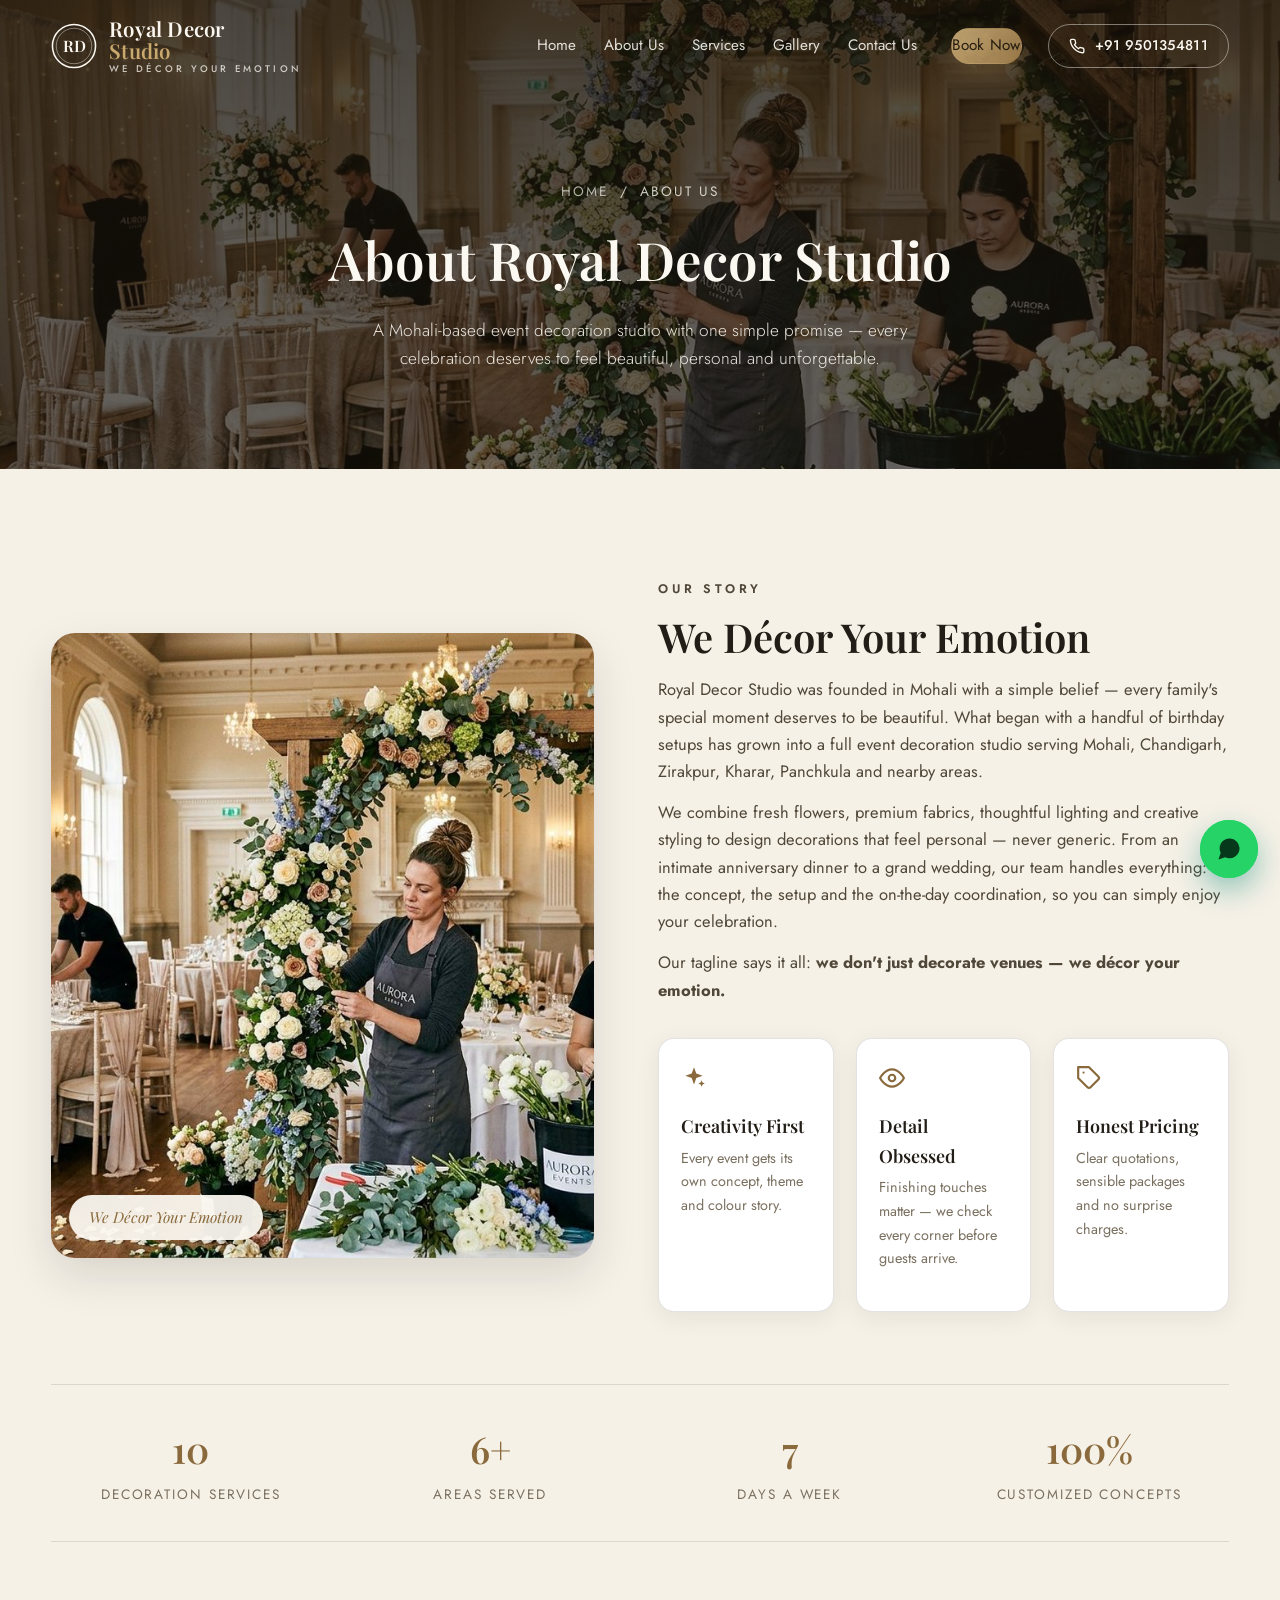
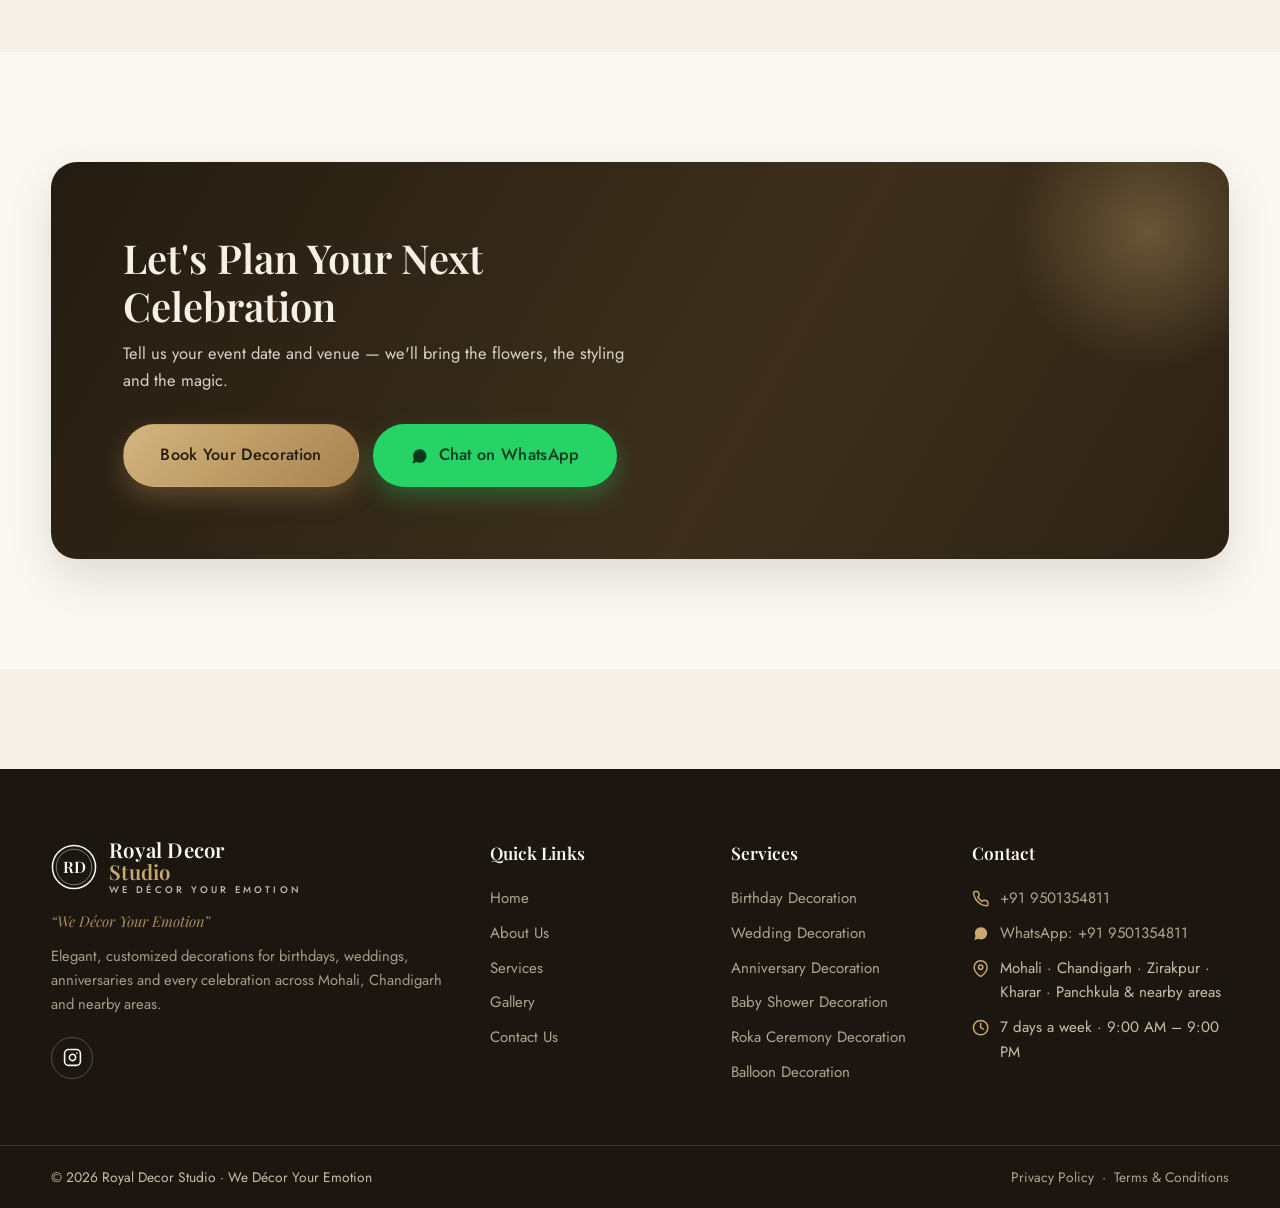
==== about.html @ 1a94d5fd "Add files via upload" ====
<!DOCTYPE html>
<html lang="en">
<head>
<meta charset="UTF-8">
<meta name="viewport" content="width=device-width, initial-scale=1.0">
<title>About Us | Royal Decor Studio — Event Decorators in Mohali &amp; Chandigarh</title>
<meta name="description" content="Meet Royal Decor Studio — Mohali's trusted event decoration studio serving Chandigarh, Zirakpur, Kharar & Panchkula. Creative themes, professional team, honest pricing. We Décor Your Emotion.">
<link rel="preconnect" href="https://fonts.googleapis.com">
<link rel="preconnect" href="https://fonts.gstatic.com" crossorigin>
<link href="https://fonts.googleapis.com/css2?family=Jost:wght@300;400;500;600&family=Playfair+Display:ital,wght@0,500;0,600;0,700;1,500;1,600&display=swap" rel="stylesheet">
<link rel="stylesheet" href="css/style.css">
<link rel="icon" href="data:image/svg+xml,%3Csvg xmlns='http://www.w3.org/2000/svg' viewBox='0 0 64 64'%3E%3Ccircle cx='32' cy='32' r='32' fill='%23b08d57'/%3E%3Ctext x='32' y='43' font-family='Georgia,serif' font-size='28' font-weight='600' fill='%23fff' text-anchor='middle'%3ERD%3C/text%3E%3C/svg%3E">
<!-- Google Analytics (GA4) placeholder — see index.html head for setup instructions -->
</head>
<body>

<svg xmlns="http://www.w3.org/2000/svg" style="display:none" aria-hidden="true">
  <symbol id="i-wa" viewBox="0 0 24 24"><path fill="currentColor" d="M21 11.5a8.38 8.38 0 0 1-.9 3.8 8.5 8.5 0 0 1-7.6 4.7 8.38 8.38 0 0 1-3.8-.9L3 21l1.9-5.7a8.38 8.38 0 0 1-.9-3.8 8.5 8.5 0 0 1 4.7-7.6 8.38 8.38 0 0 1 3.8-.9h.5a8.48 8.48 0 0 1 8 8v.5z"/></symbol>
  <symbol id="i-phone" viewBox="0 0 24 24"><g fill="none" stroke="currentColor" stroke-width="2" stroke-linecap="round" stroke-linejoin="round"><path d="M22 16.92v3a2 2 0 0 1-2.18 2 19.79 19.79 0 0 1-8.63-3.07 19.5 19.5 0 0 1-6-6 19.79 19.79 0 0 1-3.07-8.67A2 2 0 0 1 4.11 2h3a2 2 0 0 1 2 1.72 12.84 12.84 0 0 0 .7 2.81 2 2 0 0 1-.45 2.11L8.09 9.91a16 16 0 0 0 6 6l1.27-1.27a2 2 0 0 1 2.11-.45 12.84 12.84 0 0 0 2.81.7A2 2 0 0 1 22 16.92z"/></g></symbol>
  <symbol id="i-pin" viewBox="0 0 24 24"><g fill="none" stroke="currentColor" stroke-width="2" stroke-linecap="round" stroke-linejoin="round"><path d="M21 10c0 7-9 13-9 13s-9-6-9-13a9 9 0 0 1 18 0z"/><circle cx="12" cy="10" r="3"/></g></symbol>
  <symbol id="i-clock" viewBox="0 0 24 24"><g fill="none" stroke="currentColor" stroke-width="2" stroke-linecap="round" stroke-linejoin="round"><circle cx="12" cy="12" r="10"/><polyline points="12 6 12 12 16 14"/></g></symbol>
  <symbol id="i-sparkle" viewBox="0 0 24 24"><path fill="currentColor" d="M12 2l2.1 5.9L20 10l-5.9 2.1L12 18l-2.1-5.9L4 10l5.9-2.1L12 2z"/><path fill="currentColor" d="M19 14l.9 2.1L22 17l-2.1.9L19 20l-.9-2.1L16 17l2.1-.9L19 14z"/></symbol>
  <symbol id="i-eye" viewBox="0 0 24 24"><g fill="none" stroke="currentColor" stroke-width="2" stroke-linecap="round" stroke-linejoin="round"><path d="M1 12s4-8 11-8 11 8 11 8-4 8-11 8-11-8-11-8z"/><circle cx="12" cy="12" r="3"/></g></symbol>
  <symbol id="i-tag" viewBox="0 0 24 24"><g fill="none" stroke="currentColor" stroke-width="2" stroke-linecap="round" stroke-linejoin="round"><path d="M20.59 13.41l-7.17 7.17a2 2 0 0 1-2.83 0L2 12V2h10l8.59 8.59a2 2 0 0 1 0 2.82z"/><line x1="7" y1="7" x2="7.01" y2="7"/></g></symbol>
  <symbol id="i-arrow" viewBox="0 0 24 24"><g fill="none" stroke="currentColor" stroke-width="2" stroke-linecap="round" stroke-linejoin="round"><line x1="5" y1="12" x2="19" y2="12"/><polyline points="12 5 19 12 12 19"/></g></symbol>
  <symbol id="i-ig" viewBox="0 0 24 24"><g fill="none" stroke="currentColor" stroke-width="2" stroke-linecap="round" stroke-linejoin="round"><rect x="2" y="2" width="20" height="20" rx="5"/><path d="M16 11.37A4 4 0 1 1 12.63 8 4 4 0 0 1 16 11.37z"/><line x1="17.5" y1="6.5" x2="17.51" y2="6.5"/></g></symbol>
</svg>

<a class="skip-link" href="#main">Skip to content</a>

<header class="site-header" id="siteHeader">
  <div class="container header-inner">
    <a class="brand" href="index.html" aria-label="Royal Decor Studio — home">
      <svg class="brand-mark" viewBox="0 0 48 48" aria-hidden="true"><circle cx="24" cy="24" r="22.5" fill="none" stroke="currentColor" stroke-width="1.6"/><circle cx="24" cy="24" r="18.5" fill="none" stroke="currentColor" stroke-width=".8" opacity=".55"/><text x="24" y="30" text-anchor="middle" font-family="Playfair Display, Georgia, serif" font-size="16.5" font-weight="600" fill="currentColor">RD</text></svg>
      <span class="brand-text">Royal Decor <em>Studio</em><small>We Décor Your Emotion</small></span>
    </a>
    <nav class="main-nav" id="mainNav" aria-label="Primary">
      <a href="index.html">Home</a>
      <a href="about.html" aria-current="page">About Us</a>
      <a href="services.html">Services</a>
      <a href="gallery.html">Gallery</a>
      <a href="contact.html">Contact Us</a>
      <a href="contact.html#booking" class="btn btn-gold btn-sm nav-cta">Book Now</a>
    </nav>
    <div class="header-actions">
      <a class="btn btn-outline btn-sm header-call" href="tel:+919501354811"><svg class="ic" aria-hidden="true"><use href="#i-phone"/></svg>+91 9501354811</a>
      <button class="nav-toggle" id="navToggle" aria-expanded="false" aria-controls="mainNav" aria-label="Open menu"><span></span><span></span><span></span></button>
    </div>
  </div>
</header>

<main id="main">

  <section class="page-hero">
    <img class="hero-bg" src="images/about.jpg" alt="The Royal Decor Studio team styling a celebration venue with fresh flowers" loading="lazy" decoding="async">
    <div class="container">
      <p class="crumbs"><a href="index.html">Home</a> &nbsp;/&nbsp; About Us</p>
      <h1>About Royal Decor Studio</h1>
      <p class="lede">A Mohali-based event decoration studio with one simple promise — every celebration deserves to feel beautiful, personal and unforgettable.</p>
    </div>
  </section>

  <section class="section">
    <div class="container about-wrap">
      <figure class="reveal">
        <img src="images/about.jpg" alt="Royal Decor Studio decorators arranging fresh flowers at an event venue" loading="lazy" decoding="async">
      </figure>
      <div class="about-copy reveal" style="--d:.08s">
        <p class="eyebrow">Our Story</p>
        <h2>We Décor Your Emotion</h2>
        <p>Royal Decor Studio was founded in Mohali with a simple belief — every family's special moment deserves to be beautiful. What began with a handful of birthday setups has grown into a full event decoration studio serving Mohali, Chandigarh, Zirakpur, Kharar, Panchkula and nearby areas.</p>
        <p>We combine fresh flowers, premium fabrics, thoughtful lighting and creative styling to design decorations that feel personal — never generic. From an intimate anniversary dinner to a grand wedding, our team handles everything: the concept, the setup and the on-the-day coordination, so you can simply enjoy your celebration.</p>
        <p>Our tagline says it all: <strong>we don't just decorate venues — we décor your emotion.</strong></p>
        <div class="values-grid">
          <div class="value-card">
            <svg class="ic" aria-hidden="true"><use href="#i-sparkle"/></svg>
            <h3>Creativity First</h3>
            <p>Every event gets its own concept, theme and colour story.</p>
          </div>
          <div class="value-card">
            <svg class="ic" aria-hidden="true"><use href="#i-eye"/></svg>
            <h3>Detail Obsessed</h3>
            <p>Finishing touches matter — we check every corner before guests arrive.</p>
          </div>
          <div class="value-card">
            <svg class="ic" aria-hidden="true"><use href="#i-tag"/></svg>
            <h3>Honest Pricing</h3>
            <p>Clear quotations, sensible packages and no surprise charges.</p>
          </div>
        </div>
      </div>
    </div>
    <div class="container">
      <div class="stats-strip reveal">
        <div><strong>10</strong><span>Decoration Services</span></div>
        <div><strong>6+</strong><span>Areas Served</span></div>
        <div><strong>7</strong><span>Days a Week</span></div>
        <div><strong>100%</strong><span>Customized Concepts</span></div>
      </div>
    </div>
  </section>

  <section class="section alt">
    <div class="container">
      <div class="cta-band reveal">
        <div>
          <h2>Let's Plan Your Next Celebration</h2>
          <p>Tell us your event date and venue — we'll bring the flowers, the styling and the magic.</p>
        </div>
        <div class="cta-actions">
          <a class="btn btn-gold btn-lg" href="contact.html#booking">Book Your Decoration</a>
          <a class="btn btn-wa btn-lg" href="https://wa.me/919501354811?text=Hello%20Royal%20Decor%20Studio%2C%20I%20am%20interested%20in%20your%20decoration%20services.%20Please%20share%20your%20packages%20and%20quotation.%20Event%20type%3A%20____.%20Event%20date%3A%20____.%20Location%3A%20____." target="_blank" rel="noopener"><svg class="ic" aria-hidden="true"><use href="#i-wa"/></svg>Chat on WhatsApp</a>
        </div>
      </div>
    </div>
  </section>

</main>

<footer class="site-footer">
  <div class="container footer-grid">
    <div class="footer-brand">
      <a class="brand" href="index.html" aria-label="Royal Decor Studio — home">
        <svg class="brand-mark" viewBox="0 0 48 48" aria-hidden="true"><circle cx="24" cy="24" r="22.5" fill="none" stroke="currentColor" stroke-width="1.6"/><circle cx="24" cy="24" r="18.5" fill="none" stroke="currentColor" stroke-width=".8" opacity=".55"/><text x="24" y="30" text-anchor="middle" font-family="Playfair Display, Georgia, serif" font-size="16.5" font-weight="600" fill="currentColor">RD</text></svg>
        <span class="brand-text">Royal Decor <em>Studio</em><small>We Décor Your Emotion</small></span>
      </a>
      <p class="footer-tag">“We Décor Your Emotion”</p>
      <p>Elegant, customized decorations for birthdays, weddings, anniversaries and every celebration across Mohali, Chandigarh and nearby areas.</p>
      <div class="socials">
        <a href="https://instagram.com/royaldecorstudio" target="_blank" rel="noopener" aria-label="Royal Decor Studio on Instagram"><svg class="ic" aria-hidden="true"><use href="#i-ig"/></svg></a>
      </div>
    </div>
    <nav aria-label="Footer — quick links">
      <h3 class="footer-h">Quick Links</h3>
      <ul>
        <li><a href="index.html">Home</a></li>
        <li><a href="about.html">About Us</a></li>
        <li><a href="services.html">Services</a></li>
        <li><a href="gallery.html">Gallery</a></li>
        <li><a href="contact.html">Contact Us</a></li>
      </ul>
    </nav>
    <div>
      <h3 class="footer-h">Services</h3>
      <ul>
        <li><a href="services.html#svc-birthday">Birthday Decoration</a></li>
        <li><a href="services.html#svc-wedding">Wedding Decoration</a></li>
        <li><a href="services.html#svc-anniversary">Anniversary Decoration</a></li>
        <li><a href="services.html#svc-babyshower">Baby Shower Decoration</a></li>
        <li><a href="services.html#svc-roka">Roka Ceremony Decoration</a></li>
        <li><a href="services.html#svc-balloon">Balloon Decoration</a></li>
      </ul>
    </div>
    <div>
      <h3 class="footer-h">Contact</h3>
      <ul class="footer-contact">
        <li><svg class="ic" aria-hidden="true"><use href="#i-phone"/></svg><a href="tel:+919501354811">+91 9501354811</a></li>
        <li><svg class="ic" aria-hidden="true"><use href="#i-wa"/></svg><a href="https://wa.me/919501354811" target="_blank" rel="noopener">WhatsApp: +91 9501354811</a></li>
        <li><svg class="ic" aria-hidden="true"><use href="#i-pin"/></svg><span>Mohali · Chandigarh · Zirakpur · Kharar · Panchkula &amp; nearby areas</span></li>
        <li><svg class="ic" aria-hidden="true"><use href="#i-clock"/></svg><span>7 days a week · 9:00 AM – 9:00 PM</span></li>
      </ul>
    </div>
  </div>
  <div class="footer-bottom">
    <div class="container footer-bottom-inner">
      <p>© <span class="year">2026</span> Royal Decor Studio · We Décor Your Emotion</p>
      <p><a href="privacy.html">Privacy Policy</a> &nbsp;·&nbsp; <a href="terms.html">Terms &amp; Conditions</a></p>
    </div>
  </div>
</footer>

<a class="wa-float" href="https://wa.me/919501354811?text=Hello%20Royal%20Decor%20Studio%2C%20I%20am%20interested%20in%20your%20decoration%20services.%20Please%20share%20your%20packages%20and%20quotation.%20Event%20type%3A%20____.%20Event%20date%3A%20____.%20Location%3A%20____." target="_blank" rel="noopener" aria-label="Chat with Royal Decor Studio on WhatsApp"><svg class="ic" aria-hidden="true"><use href="#i-wa"/></svg></a>

<script src="js/main.js" defer></script>
</body>
</html>
---- css/style.css ----
/* ============================================================
   Royal Decor Studio — We Décor Your Emotion
   Premium event decoration studio · Mohali · Chandigarh
   Palette: cream, white, beige, muted gold, subtle black
   ============================================================ */

:root{
  --cream:#f6f1e7;
  --cream-2:#fbf8f1;
  --beige:#eadfc9;
  --beige-2:#f2ead9;
  --gold:#b08d57;
  --gold-2:#c9a96e;
  --gold-dark:#8a6a3c;
  --ink:#221d16;
  --ink-soft:#4f4738;
  --muted:#7a7060;
  --line:rgba(34,29,22,.12);
  --white:#ffffff;
  --wa:#25d366;
  --wa-dark:#128c7e;
  --shadow-sm:0 6px 24px rgba(34,29,22,.07);
  --shadow-md:0 18px 44px rgba(34,29,22,.13);
  --radius:18px;
  --font-display:'Playfair Display',Georgia,'Times New Roman',serif;
  --font-body:'Jost','Segoe UI',Helvetica,Arial,sans-serif;
}

*{margin:0;padding:0;box-sizing:border-box}
html{scroll-behavior:smooth;scroll-padding-top:96px}
body{font-family:var(--font-body);background:var(--cream);color:var(--ink);line-height:1.65;font-size:16.5px;-webkit-font-smoothing:antialiased;overflow-x:hidden}
img{display:block;max-width:100%}
a{color:inherit}
ul{list-style:none}
button{font:inherit;cursor:pointer}
::selection{background:var(--gold);color:#fff}
:focus-visible{outline:3px solid rgba(176,141,87,.6);outline-offset:2px;border-radius:6px}

.container{width:min(1180px,92%);margin-inline:auto}
.ic{width:1.15em;height:1.15em;flex:none}

/* ---------- Skip link ---------- */
.skip-link{position:absolute;left:-9999px;top:0;background:var(--ink);color:var(--cream);padding:10px 18px;border-radius:0 0 10px 0;z-index:300}
.skip-link:focus{left:0}

/* ---------- Buttons ---------- */
.btn{display:inline-flex;align-items:center;justify-content:center;gap:10px;padding:14px 28px;border-radius:999px;font-weight:500;letter-spacing:.02em;text-decoration:none;border:1px solid transparent;transition:transform .25s ease,box-shadow .25s ease,background .25s ease,color .25s ease,border-color .25s ease;white-space:nowrap}
.btn:hover{transform:translateY(-2px)}
.btn:active{transform:translateY(0)}
.btn-gold{background:linear-gradient(135deg,#d3b57e,#a8834f);color:#241c10;box-shadow:0 10px 24px rgba(176,141,87,.35)}
.btn-gold:hover{box-shadow:0 14px 30px rgba(176,141,87,.45)}
.btn-wa{background:var(--wa);color:#06381c;box-shadow:0 10px 24px rgba(37,211,102,.3)}
.btn-wa:hover{background:#2ee06f;box-shadow:0 14px 30px rgba(37,211,102,.4)}
.btn-ghost{border-color:rgba(251,248,241,.55);color:var(--cream-2)}
.btn-ghost:hover{background:rgba(251,248,241,.12);border-color:var(--cream-2)}
.btn-outline{border-color:rgba(176,141,87,.65);color:var(--ink);background:transparent}
.btn-outline:hover{background:rgba(176,141,87,.1)}
.btn-light{background:var(--cream-2);color:var(--ink);box-shadow:0 10px 24px rgba(0,0,0,.25)}
.btn-lg{padding:17px 36px;font-size:1.02rem}
.btn-sm{padding:9px 20px;font-size:.88rem}

/* ---------- Header ---------- */
.site-header{position:fixed;top:0;left:0;right:0;z-index:100;color:var(--cream-2);padding:18px 0;transition:background .35s ease,box-shadow .35s ease,padding .35s ease,color .35s ease}
.site-header.scrolled{background:rgba(251,248,241,.94);backdrop-filter:blur(12px);-webkit-backdrop-filter:blur(12px);color:var(--ink);box-shadow:0 1px 0 var(--line),0 12px 32px rgba(34,29,22,.07);padding:10px 0}
.header-inner{display:flex;align-items:center;gap:26px}
.brand{display:flex;align-items:center;gap:12px;text-decoration:none}
.brand-mark{width:46px;height:46px;flex:none}
.brand-text{font-family:var(--font-display);font-size:1.28rem;font-weight:600;line-height:1.05;letter-spacing:.01em;display:flex;flex-direction:column}
.brand-text em{font-style:normal;color:var(--gold-2)}
.site-header.scrolled .brand-text em{color:var(--gold-dark)}
.brand-text small{font-family:var(--font-body);font-size:.6rem;font-weight:500;letter-spacing:.32em;text-transform:uppercase;opacity:.75;margin-top:3px}
.main-nav{margin-left:auto;display:flex;align-items:center;gap:28px}
.main-nav a{text-decoration:none;font-size:.95rem;font-weight:400;opacity:.88;position:relative;padding:4px 0}
.main-nav a:not(.nav-cta)::after{content:"";position:absolute;left:0;bottom:0;width:0;height:1.5px;background:var(--gold-2);transition:width .3s ease}
.main-nav a:not(.nav-cta):hover{opacity:1}
.main-nav a:not(.nav-cta):hover::after{width:100%}
.nav-cta{margin-left:6px}
.header-actions{display:flex;align-items:center;gap:14px}
.header-call{color:inherit;border-color:rgba(251,248,241,.45)}
.site-header.scrolled .header-call{border-color:rgba(176,141,87,.65)}
.nav-toggle{display:none;background:none;border:0;width:42px;height:42px;border-radius:10px;flex-direction:column;align-items:center;justify-content:center;gap:5px}
.nav-toggle span{display:block;width:22px;height:2px;background:currentColor;border-radius:2px;transition:transform .3s ease,opacity .3s ease}
.nav-toggle.open span:nth-child(1){transform:translateY(7px) rotate(45deg)}
.nav-toggle.open span:nth-child(2){opacity:0}
.nav-toggle.open span:nth-child(3){transform:translateY(-7px) rotate(-45deg)}

/* ---------- Hero ---------- */
.hero{position:relative;min-height:100vh;min-height:100svh;display:flex;align-items:center;color:var(--cream-2);isolation:isolate}
.hero-bg{position:absolute;inset:0;width:100%;height:100%;object-fit:cover;z-index:-2}
.hero::before{content:"";position:absolute;inset:0;z-index:-1;background:linear-gradient(105deg,rgba(23,17,9,.85) 0%,rgba(23,17,9,.5) 48%,rgba(23,17,9,.62) 100%)}
.hero-content{position:relative;padding:150px 0 170px;max-width:760px}
.eyebrow{font-size:.78rem;font-weight:600;letter-spacing:.3em;text-transform:uppercase;color:var(--gold-dark)}
.hero .eyebrow,.page-hero .eyebrow{color:var(--gold-2)}
.hero h1{font-family:var(--font-display);font-weight:600;font-size:clamp(2.6rem,6.2vw,4.4rem);line-height:1.08;margin:18px 0 14px}
.hero h1 .accent{font-style:italic;color:var(--gold-2)}
.hero-sub{font-size:clamp(1.05rem,2vw,1.3rem);font-weight:300;opacity:.94;max-width:34em}
.tagline{display:inline-flex;align-items:center;gap:16px;font-family:var(--font-display);font-style:italic;font-size:clamp(1.1rem,2vw,1.35rem);color:var(--gold-2);margin-top:22px}
.tagline::before,.tagline::after{content:"";width:44px;height:1px;background:linear-gradient(90deg,transparent,var(--gold-2));flex:none}
.tagline::after{background:linear-gradient(90deg,var(--gold-2),transparent)}
.hero-cta{display:flex;flex-wrap:wrap;gap:14px;margin-top:36px}
.hero-strip{position:absolute;left:0;right:0;bottom:0;border-top:1px solid rgba(251,248,241,.18);background:rgba(23,17,9,.38);backdrop-filter:blur(10px);-webkit-backdrop-filter:blur(10px)}
.hero-strip .container{display:flex;flex-wrap:wrap;gap:14px 40px;padding:16px 0;font-size:.9rem;align-items:center}
.hero-strip span{display:inline-flex;align-items:center;gap:9px;opacity:.92}
.hero-strip .ic{color:var(--gold-2)}

/* ---------- Page hero (inner pages) ---------- */
.page-hero{position:relative;padding:180px 0 96px;text-align:center;color:var(--cream-2);isolation:isolate;overflow:hidden}
.page-hero .hero-bg{z-index:-2}
.page-hero::before{content:"";position:absolute;inset:0;z-index:-1;background:linear-gradient(180deg,rgba(23,17,9,.78),rgba(23,17,9,.62))}
.page-hero h1{font-family:var(--font-display);font-weight:600;font-size:clamp(2.2rem,5vw,3.3rem);margin:14px 0 12px}
.page-hero .crumbs{font-size:.85rem;letter-spacing:.14em;text-transform:uppercase;opacity:.8}
.page-hero .crumbs a{text-decoration:none;opacity:.85}
.page-hero .crumbs a:hover{color:var(--gold-2)}
.page-hero .lede{max-width:620px;margin:0 auto;opacity:.92;font-weight:300;font-size:1.08rem}
.page-hero.solid{background:linear-gradient(120deg,#241c11,#3d2f1c)}

/* ---------- Sections ---------- */
.section{padding:clamp(72px,9vw,110px) 0}
.section.alt{background:var(--cream-2)}
.section-head{max-width:660px;margin:0 auto clamp(40px,5vw,60px);text-align:center}
.section-title{font-family:var(--font-display);font-weight:600;font-size:clamp(1.9rem,3.6vw,2.7rem);line-height:1.15;margin:12px 0 6px;color:var(--ink)}
.orn{display:inline-block;width:8px;height:8px;background:var(--gold);transform:rotate(45deg);margin:10px auto 4px}
.section-sub{color:var(--muted);font-size:1.02rem}

/* ---------- Services (home cards) ---------- */
.services-grid{display:grid;grid-template-columns:repeat(3,1fr);gap:26px}
.service-card{background:var(--white);border:1px solid var(--line);border-radius:var(--radius);overflow:hidden;box-shadow:var(--shadow-sm);transition:transform .35s ease,box-shadow .35s ease;display:flex;flex-direction:column}
.service-card:hover{transform:translateY(-6px);box-shadow:var(--shadow-md)}
.service-card figure{aspect-ratio:4/3;overflow:hidden;margin:0}
.service-card figure img{width:100%;height:100%;object-fit:cover;transition:transform .7s ease}
.service-card:hover figure img{transform:scale(1.07)}
.card-body{padding:22px 22px 24px;display:flex;flex-direction:column;gap:10px;flex:1}
.card-body h3{font-family:var(--font-display);font-size:1.32rem;font-weight:600;color:var(--ink)}
.card-body p{color:var(--muted);font-size:.95rem;flex:1}
.quote-link{display:inline-flex;align-items:center;gap:8px;color:var(--gold-dark);font-weight:600;font-size:.82rem;letter-spacing:.14em;text-transform:uppercase;text-decoration:none;margin-top:4px}
.quote-link .ic{transition:transform .3s ease}
.quote-link:hover{color:var(--ink)}
.quote-link:hover .ic{transform:translateX(5px)}
.service-cta-card{background:linear-gradient(140deg,#2a2115,#4a3a22);color:var(--cream);border-radius:var(--radius);padding:30px 26px;display:flex;flex-direction:column;gap:12px;justify-content:center;align-items:flex-start;box-shadow:var(--shadow-md)}
.service-cta-card h3{font-family:var(--font-display);font-size:1.4rem;font-weight:600;color:var(--gold-2)}
.service-cta-card p{font-size:.95rem;opacity:.85}

/* ---------- Why choose us ---------- */
.why-grid{display:grid;grid-template-columns:repeat(3,1fr);gap:26px}
.why-card{text-align:center;background:var(--cream-2);border:1px solid var(--line);border-radius:var(--radius);padding:38px 28px;transition:transform .35s ease,box-shadow .35s ease}
.why-card:hover{transform:translateY(-6px);box-shadow:var(--shadow-md)}
.why-icon{width:64px;height:64px;border-radius:50%;background:var(--beige);color:var(--gold-dark);display:grid;place-items:center;margin:0 auto 20px}
.why-icon .ic{width:26px;height:26px}
.why-card h3{font-family:var(--font-display);font-size:1.18rem;font-weight:600;margin-bottom:8px}
.why-card p{color:var(--muted);font-size:.94rem}

/* ---------- How it works ---------- */
.steps{display:grid;grid-template-columns:repeat(4,1fr);gap:28px}
.step{position:relative;text-align:center;padding:0 10px}
.step-num{width:58px;height:58px;border-radius:50%;border:1.5px solid var(--gold);color:var(--gold-dark);background:var(--white);font-family:var(--font-display);font-size:1.35rem;display:grid;place-items:center;margin:0 auto 18px;box-shadow:var(--shadow-sm)}
.step h3{font-family:var(--font-display);font-size:1.22rem;font-weight:600;margin-bottom:8px}
.step p{color:var(--muted);font-size:.93rem}
@media (min-width:901px){
  .step:not(:last-child)::after{content:"";position:absolute;top:29px;left:calc(50% + 45px);width:calc(100% - 90px);height:1px;background:linear-gradient(90deg,var(--gold),rgba(176,141,87,0))}
}

/* ---------- Gallery ---------- */
.filter-bar{display:flex;flex-wrap:wrap;gap:10px;justify-content:center;margin-bottom:38px}
.filter-btn{padding:9px 22px;border-radius:999px;border:1px solid var(--line);background:var(--white);color:var(--ink-soft);font-size:.9rem;transition:all .25s ease}
.filter-btn:hover{border-color:var(--gold);color:var(--gold-dark)}
.filter-btn.active{background:var(--ink);border-color:var(--ink);color:var(--cream)}
.gallery-grid{display:grid;grid-template-columns:repeat(auto-fill,minmax(270px,1fr));gap:16px}
.gallery-item{position:relative;display:block;width:100%;border:0;padding:0;background:none;border-radius:16px;overflow:hidden;cursor:zoom-in;box-shadow:var(--shadow-sm)}
.gallery-item img{width:100%;aspect-ratio:4/3;object-fit:cover;transition:transform .7s ease}
.gallery-item:hover img{transform:scale(1.07)}
.gallery-item figcaption{position:absolute;left:0;right:0;bottom:0;padding:38px 16px 12px;background:linear-gradient(180deg,transparent,rgba(23,17,9,.78));color:var(--cream-2);font-size:.85rem;letter-spacing:.06em;text-align:left;opacity:.85;transition:opacity .3s ease}
.gallery-item:hover figcaption{opacity:1}
.gallery-item.hide{display:none}
.gallery-note{text-align:center;color:var(--muted);font-size:.88rem;margin-top:28px}

/* ---------- Lightbox ---------- */
.lightbox{position:fixed;inset:0;z-index:200;background:rgba(18,14,9,.93);display:flex;align-items:center;justify-content:center;padding:24px}
.lightbox[hidden]{display:none}
.lb-figure{max-width:min(1080px,90vw);text-align:center}
.lb-figure img{max-width:100%;max-height:80vh;border-radius:12px;box-shadow:0 30px 80px rgba(0,0,0,.5);margin-inline:auto}
.lb-figure figcaption{color:var(--cream-2);margin-top:14px;font-size:.95rem;opacity:.9}
.lb-close{position:absolute;top:20px;right:22px;width:46px;height:46px;border-radius:50%;border:1px solid rgba(251,248,241,.35);background:rgba(251,248,241,.08);color:var(--cream-2);display:grid;place-items:center;transition:background .25s ease}
.lb-close:hover{background:rgba(251,248,241,.2)}
.lb-nav{position:absolute;top:50%;transform:translateY(-50%);width:48px;height:48px;border-radius:50%;border:1px solid rgba(251,248,241,.35);background:rgba(251,248,241,.08);color:var(--cream-2);display:grid;place-items:center;transition:background .25s ease}
.lb-nav:hover{background:rgba(251,248,241,.2)}
.lb-prev{left:18px}
.lb-next{right:18px}
.lb-nav .ic,.lb-close .ic{width:22px;height:22px}

/* ---------- Reviews ---------- */
.reviews-wrap{display:grid;grid-template-columns:1.05fr .95fr;gap:26px;align-items:stretch}
.review-card{background:var(--cream-2);border:1px solid var(--line);border-radius:var(--radius);padding:clamp(30px,4vw,46px);display:flex;flex-direction:column;gap:16px;justify-content:center}
.stars{display:flex;gap:4px;color:var(--gold)}
.stars .ic{width:20px;height:20px}
.review-card h3{font-family:var(--font-display);font-size:clamp(1.4rem,2.4vw,1.8rem);font-weight:600;line-height:1.25}
.review-card p{color:var(--muted);font-size:.97rem}
.review-embed{border:1.5px dashed var(--gold);border-radius:var(--radius);background:rgba(176,141,87,.06);display:grid;place-items:center;text-align:center;padding:34px 26px}
.review-embed .inner{max-width:340px;display:flex;flex-direction:column;gap:10px;align-items:center}
.review-embed .ic{width:34px;height:34px;color:var(--gold)}
.review-embed h4{font-family:var(--font-display);font-size:1.15rem;font-weight:600}
.review-embed p{font-size:.88rem;color:var(--muted)}

/* ---------- Service areas ---------- */
.areas-grid{display:grid;grid-template-columns:repeat(3,1fr);gap:20px}
.area-card{display:flex;align-items:center;gap:16px;background:var(--white);border:1px solid var(--line);border-radius:16px;padding:22px 24px;box-shadow:var(--shadow-sm);transition:transform .3s ease,box-shadow .3s ease}
.area-card:hover{transform:translateY(-4px);box-shadow:var(--shadow-md)}
.area-icon{width:50px;height:50px;border-radius:50%;background:var(--beige);color:var(--gold-dark);display:grid;place-items:center;flex:none}
.area-icon .ic{width:22px;height:22px}
.area-card h3{font-family:var(--font-display);font-size:1.15rem;font-weight:600}
.area-card p{font-size:.85rem;color:var(--muted)}
.areas-note{text-align:center;color:var(--muted);font-size:.92rem;margin-top:30px}
.areas-note a{color:var(--gold-dark);font-weight:600;text-decoration:none;border-bottom:1px solid var(--gold)}

/* ---------- CTA band ---------- */
.cta-band{position:relative;overflow:hidden;background:linear-gradient(120deg,#241c11,#3d2f1c 60%,#2c2214);color:var(--cream);border-radius:26px;padding:clamp(44px,6vw,72px);display:flex;flex-wrap:wrap;align-items:center;justify-content:space-between;gap:30px;box-shadow:var(--shadow-md)}
.cta-band::before{content:"";position:absolute;top:-70px;right:-60px;width:280px;height:280px;border-radius:50%;background:radial-gradient(circle,rgba(201,169,110,.35),transparent 70%)}
.cta-band h2{font-family:var(--font-display);font-weight:600;font-size:clamp(1.7rem,3.4vw,2.5rem);line-height:1.2;max-width:560px}
.cta-band p{opacity:.85;margin-top:10px;max-width:520px}
.cta-actions{display:flex;flex-wrap:wrap;gap:14px;position:relative}

/* ---------- Booking / contact ---------- */
.booking-wrap{display:grid;grid-template-columns:.85fr 1.15fr;gap:clamp(30px,4vw,56px);align-items:start}
.contact-quick{display:flex;flex-direction:column;gap:16px;margin-top:26px}
.contact-quick li{display:flex;gap:14px;align-items:flex-start;background:var(--cream-2);border:1px solid var(--line);border-radius:14px;padding:16px 18px}
.contact-quick .ic{width:20px;height:20px;color:var(--gold-dark);margin-top:3px}
.contact-quick strong{display:block;font-family:var(--font-display);font-size:1.02rem;font-weight:600}
.contact-quick a{color:var(--gold-dark);font-weight:600;text-decoration:none}
.contact-quick a:hover{text-decoration:underline}
.contact-quick span.txt{color:var(--muted);font-size:.92rem}
.form-card{background:var(--white);border:1px solid var(--line);border-radius:22px;box-shadow:var(--shadow-md);padding:clamp(26px,3.5vw,40px)}
.form-card h3{font-family:var(--font-display);font-size:1.5rem;font-weight:600;margin-bottom:6px}
.form-card>p{color:var(--muted);font-size:.94rem;margin-bottom:22px}
.form-grid{display:grid;grid-template-columns:1fr 1fr;gap:16px}
.field{display:flex;flex-direction:column;gap:6px}
.field.full{grid-column:1/-1}
.field label{font-size:.78rem;font-weight:600;letter-spacing:.08em;text-transform:uppercase;color:var(--ink-soft)}
.field input,.field select,.field textarea{width:100%;padding:13px 16px;border:1px solid var(--line);border-radius:12px;background:var(--cream-2);font:inherit;color:var(--ink);transition:border-color .2s ease,box-shadow .2s ease,background .2s ease;appearance:none}
.field select{background-image:url("data:image/svg+xml,%3Csvg xmlns='http://www.w3.org/2000/svg' width='14' height='14' viewBox='0 0 24 24' fill='none' stroke='%238a6a3c' stroke-width='2' stroke-linecap='round' stroke-linejoin='round'%3E%3Cpolyline points='6 9 12 15 18 9'/%3E%3C/svg%3E");background-repeat:no-repeat;background-position:right 16px center;padding-right:42px}
.field textarea{resize:vertical;min-height:96px}
.field input:focus,.field select:focus,.field textarea:focus{outline:none;border-color:var(--gold);background:var(--white);box-shadow:0 0 0 3px rgba(176,141,87,.18)}
.form-note{grid-column:1/-1;color:var(--muted);font-size:.86rem;text-align:center}
.form-note a{color:var(--gold-dark);font-weight:600;text-decoration:none}
.form-confirmation{display:flex;gap:14px;margin-top:20px;padding:18px 20px;border-radius:14px;background:#ecf6ec;border:1px solid #bfe0bf;color:#1f5c2b}
.form-confirmation[hidden]{display:none}
.form-confirmation .ic{width:22px;height:22px;flex:none;margin-top:2px}
.form-confirmation strong{font-family:var(--font-display);font-size:1.05rem}
.form-confirmation p{font-size:.9rem;margin-top:2px}
.form-confirmation a{color:#1f5c2b;font-weight:600}
.avail-card{margin-top:26px;background:var(--cream-2);border:1px solid var(--line);border-radius:18px;padding:24px}
.avail-card h3{font-family:var(--font-display);font-size:1.2rem;font-weight:600;display:flex;align-items:center;gap:10px}
.avail-card h3 .ic{color:var(--gold-dark)}
.avail-card>p{color:var(--muted);font-size:.9rem;margin:6px 0 16px}
.avail-form{display:grid;grid-template-columns:1fr 1fr 1fr;gap:12px;align-items:end}
.avail-form .field label{font-size:.72rem}
.avail-note{margin-top:14px;font-size:.88rem;color:#1f5c2b;display:flex;gap:8px;align-items:center}
.avail-note[hidden]{display:none}

/* ---------- Services page rows ---------- */
.service-row{display:grid;grid-template-columns:1fr 1fr;gap:clamp(26px,4vw,58px);align-items:center;padding:clamp(30px,4vw,44px) 0;border-bottom:1px solid var(--line)}
.service-row:first-of-type{padding-top:0}
.service-row:last-of-type{border-bottom:0;padding-bottom:0}
.service-row-media{margin:0}
.service-row-media img{width:100%;aspect-ratio:4/3;object-fit:cover;border-radius:22px;box-shadow:var(--shadow-md)}
.service-row:nth-child(even) .service-row-media{order:2}
.service-num{font-family:var(--font-display);color:var(--gold);letter-spacing:.34em;font-size:.9rem;font-weight:600}
.service-row-body h3{font-family:var(--font-display);font-size:clamp(1.5rem,2.6vw,2rem);font-weight:600;margin:8px 0 12px}
.service-row-body>p{color:var(--muted);font-size:.98rem}
.service-points{margin:16px 0 22px;display:grid;gap:8px}
.service-points li{display:flex;gap:10px;align-items:baseline;color:var(--ink-soft);font-size:.94rem}
.service-points li::before{content:"✓";color:var(--gold-dark);font-weight:700;flex:none}

/* ---------- About ---------- */
.about-wrap{display:grid;grid-template-columns:1fr 1.05fr;gap:clamp(30px,5vw,64px);align-items:center}
.about-wrap figure{margin:0;position:relative}
.about-wrap figure img{width:100%;aspect-ratio:4/4.6;object-fit:cover;border-radius:24px;box-shadow:var(--shadow-md)}
.about-wrap figure::after{content:"We Décor Your Emotion";position:absolute;left:18px;bottom:18px;background:rgba(251,248,241,.94);color:var(--gold-dark);font-family:var(--font-display);font-style:italic;padding:10px 20px;border-radius:999px;font-size:.95rem;box-shadow:var(--shadow-sm)}
.about-copy h2{font-family:var(--font-display);font-size:clamp(1.8rem,3.2vw,2.5rem);font-weight:600;line-height:1.18;margin:12px 0 16px}
.about-copy p{color:var(--ink-soft);margin-bottom:14px}
.values-grid{display:grid;grid-template-columns:repeat(3,1fr);gap:22px;margin-top:34px}
.value-card{background:var(--white);border:1px solid var(--line);border-radius:16px;padding:26px 22px;box-shadow:var(--shadow-sm)}
.value-card .ic{width:26px;height:26px;color:var(--gold-dark);margin-bottom:12px}
.value-card h3{font-family:var(--font-display);font-size:1.12rem;font-weight:600;margin-bottom:6px}
.value-card p{font-size:.9rem;color:var(--muted)}
.stats-strip{display:grid;grid-template-columns:repeat(4,1fr);gap:20px;text-align:center;margin-top:clamp(48px,6vw,72px);padding:34px 0;border-top:1px solid var(--line);border-bottom:1px solid var(--line)}
.stats-strip strong{display:block;font-family:var(--font-display);font-size:clamp(1.7rem,3vw,2.3rem);font-weight:600;color:var(--gold-dark)}
.stats-strip span{font-size:.85rem;letter-spacing:.14em;text-transform:uppercase;color:var(--muted)}

/* ---------- Legal pages ---------- */
.legal{max-width:820px;margin-inline:auto;background:var(--white);border:1px solid var(--line);border-radius:22px;box-shadow:var(--shadow-sm);padding:clamp(28px,4vw,52px)}
.legal h2{font-family:var(--font-display);font-size:1.35rem;font-weight:600;margin:28px 0 10px}
.legal h2:first-of-type{margin-top:0}
.legal p{color:var(--ink-soft);font-size:.96rem;margin-bottom:10px}
.legal ul{margin:0 0 12px 20px;list-style:disc;color:var(--ink-soft);font-size:.96rem}
.legal li{margin-bottom:6px}
.legal .updated{color:var(--muted);font-size:.85rem;font-style:italic}

/* ---------- Footer ---------- */
.site-footer{background:#1c1610;color:#cbbfa6;margin-top:clamp(60px,8vw,100px)}
.footer-grid{display:grid;grid-template-columns:2fr 1fr 1fr 1.3fr;gap:44px;padding:70px 0 50px}
.footer-brand .brand{color:var(--cream-2)}
.footer-brand .brand-text em{color:var(--gold-2)}
.footer-tag{font-family:var(--font-display);font-style:italic;color:var(--gold-2);margin:14px 0 10px;font-size:1.05rem}
.footer-brand>p{font-size:.92rem;opacity:.8;max-width:34em}
.socials{display:flex;gap:12px;margin-top:20px}
.socials a{width:42px;height:42px;border-radius:50%;border:1px solid rgba(251,248,241,.25);display:grid;place-items:center;color:var(--cream-2);transition:all .25s ease}
.socials a:hover{background:var(--gold);border-color:var(--gold);color:#241c10}
.footer-h{font-family:var(--font-display);color:var(--cream-2);font-size:1.08rem;font-weight:600;margin-bottom:18px}
.site-footer ul li{margin-bottom:10px;font-size:.94rem}
.site-footer ul a{text-decoration:none;opacity:.85;transition:color .2s ease,opacity .2s ease}
.site-footer ul a:hover{color:var(--gold-2);opacity:1}
.footer-contact li{display:flex;gap:10px;align-items:flex-start}
.footer-contact .ic{color:var(--gold-2);margin-top:4px}
.footer-bottom{border-top:1px solid rgba(251,248,241,.12)}
.footer-bottom-inner{display:flex;flex-wrap:wrap;gap:10px 24px;justify-content:space-between;align-items:center;padding:20px 0;font-size:.86rem}
.footer-bottom-inner a{text-decoration:none;opacity:.85}
.footer-bottom-inner a:hover{color:var(--gold-2);opacity:1}

/* ---------- Floating WhatsApp ---------- */
.wa-float{position:fixed;right:22px;bottom:22px;z-index:90;width:58px;height:58px;border-radius:50%;background:var(--wa);color:#06381c;display:grid;place-items:center;box-shadow:0 12px 30px rgba(18,140,126,.45);transition:transform .25s ease,box-shadow .25s ease}
.wa-float:hover{transform:scale(1.08)}
.wa-float .ic{width:28px;height:28px}
.wa-float::after{content:"";position:absolute;inset:0;border-radius:50%;border:2px solid var(--wa);animation:waPulse 2.4s ease-out infinite}
@keyframes waPulse{0%{transform:scale(1);opacity:.7}70%{transform:scale(1.55);opacity:0}100%{transform:scale(1.55);opacity:0}}

/* ---------- Reveal animation ---------- */
.reveal{opacity:0;transform:translateY(26px);transition:opacity .7s ease,transform .7s ease;transition-delay:var(--d,0s)}
.reveal.in{opacity:1;transform:none}

/* ---------- Responsive ---------- */
@media (max-width:1080px){
  .header-call{display:none}
}
@media (max-width:1000px){
  .services-grid{grid-template-columns:repeat(2,1fr)}
  .why-grid{grid-template-columns:repeat(2,1fr)}
  .areas-grid{grid-template-columns:repeat(2,1fr)}
}
@media (max-width:900px){
  .nav-toggle{display:flex}
  .main-nav{position:fixed;top:72px;left:4%;right:4%;z-index:99;flex-direction:column;align-items:stretch;gap:4px;background:var(--cream-2);color:var(--ink);border:1px solid var(--line);border-radius:18px;box-shadow:var(--shadow-md);padding:14px;margin-left:0;display:none}
  .main-nav.open{display:flex}
  .main-nav a{padding:12px 16px;border-radius:10px;opacity:1}
  .main-nav a:not(.nav-cta):hover{background:var(--beige-2)}
  .main-nav a:not(.nav-cta)::after{display:none}
  .nav-cta{margin:8px 0 0;text-align:center}
  .steps{grid-template-columns:repeat(2,1fr);gap:34px 20px}
  .step::after{display:none !important}
  .reviews-wrap{grid-template-columns:1fr}
  .booking-wrap{grid-template-columns:1fr}
  .about-wrap{grid-template-columns:1fr}
  .about-wrap figure img{aspect-ratio:4/3}
  .service-row{grid-template-columns:1fr;gap:22px}
  .service-row:nth-child(even) .service-row-media{order:0}
  .footer-grid{grid-template-columns:1fr 1fr;gap:36px}
}
@media (max-width:640px){
  body{font-size:16px}
  .services-grid{grid-template-columns:1fr}
  .why-grid{grid-template-columns:1fr}
  .areas-grid{grid-template-columns:1fr}
  .steps{grid-template-columns:1fr}
  .form-grid{grid-template-columns:1fr}
  .avail-form{grid-template-columns:1fr}
  .values-grid{grid-template-columns:1fr}
  .stats-strip{grid-template-columns:repeat(2,1fr);gap:26px 12px}
  .footer-grid{grid-template-columns:1fr}
  .hero-content{padding:130px 0 150px}
  .page-hero{padding:150px 0 70px}
  .lb-nav{width:42px;height:42px}
  .lb-prev{left:8px}
  .lb-next{right:8px}
  .cta-band{flex-direction:column;align-items:flex-start}
}

@media (prefers-reduced-motion:reduce){
  html{scroll-behavior:auto}
  *,*::before,*::after{animation-duration:.01ms !important;animation-iteration-count:1 !important;transition-duration:.01ms !important}
  .reveal{opacity:1;transform:none}
}
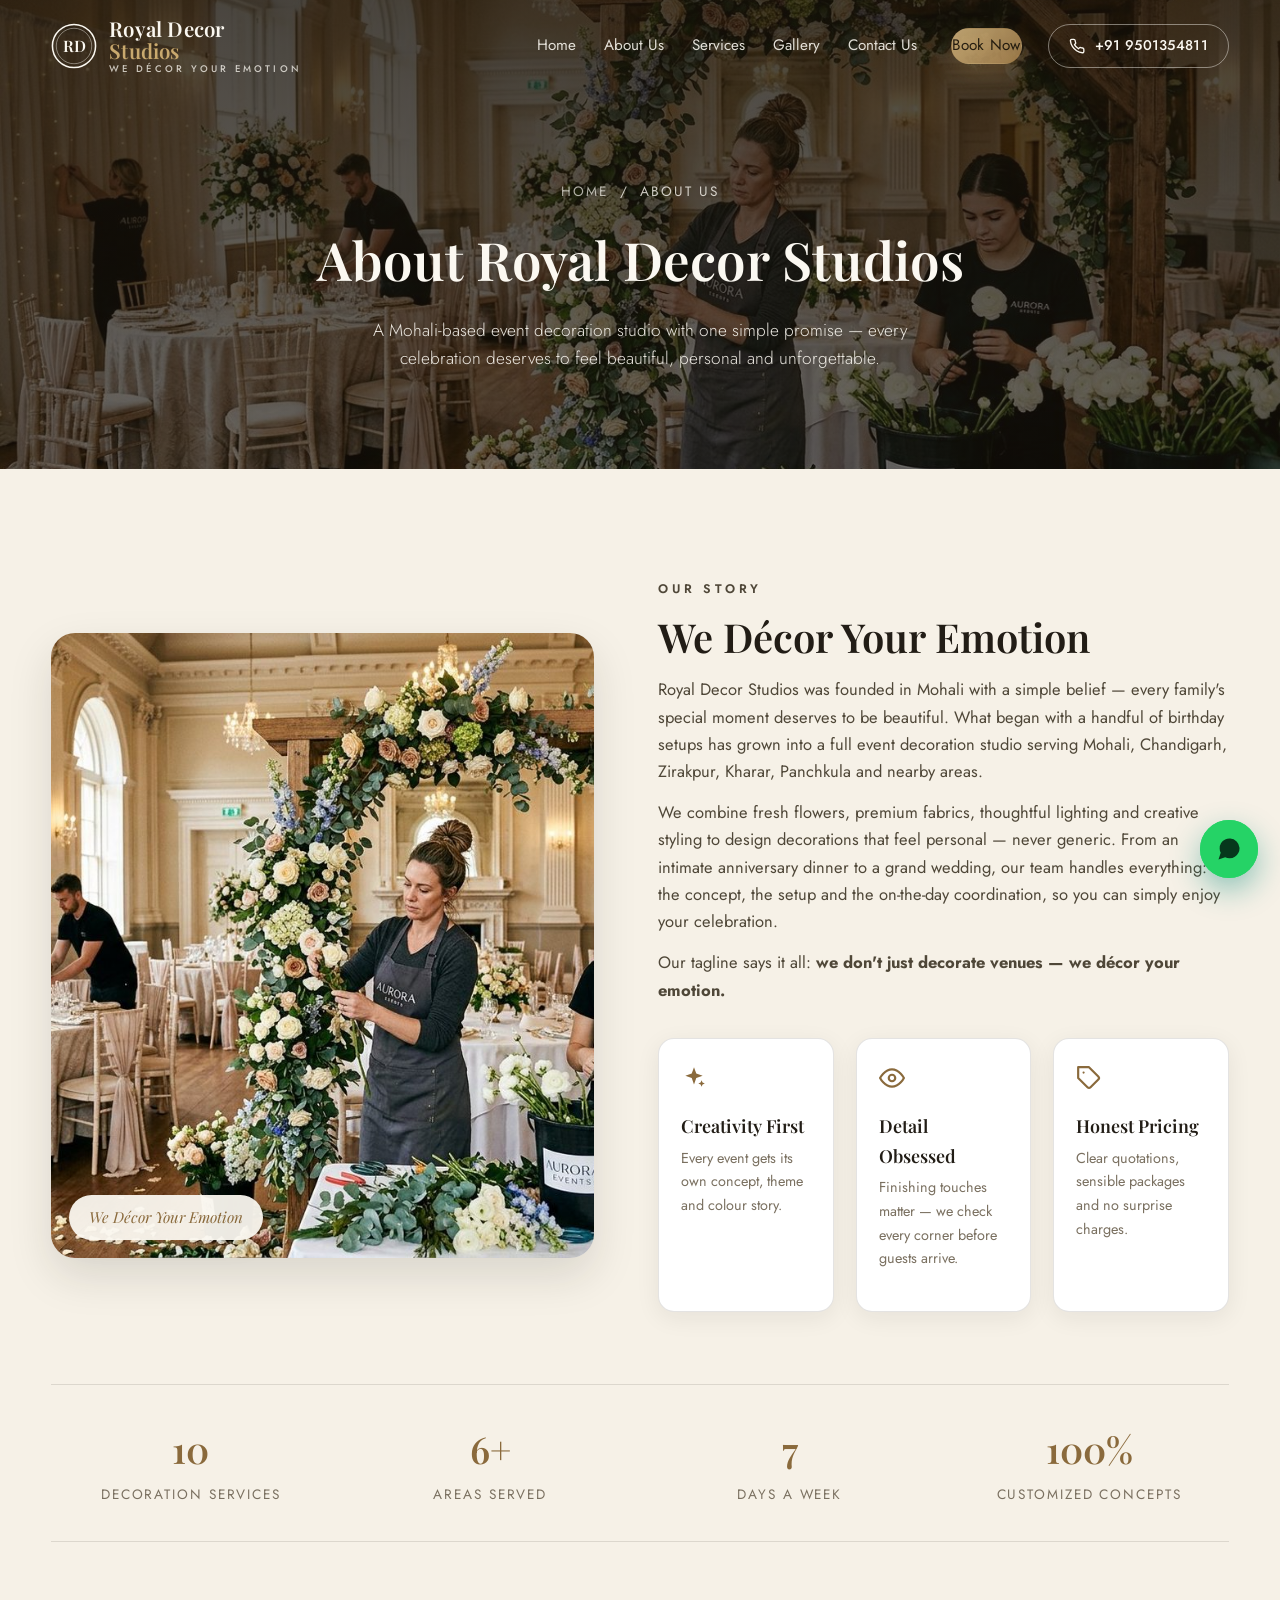
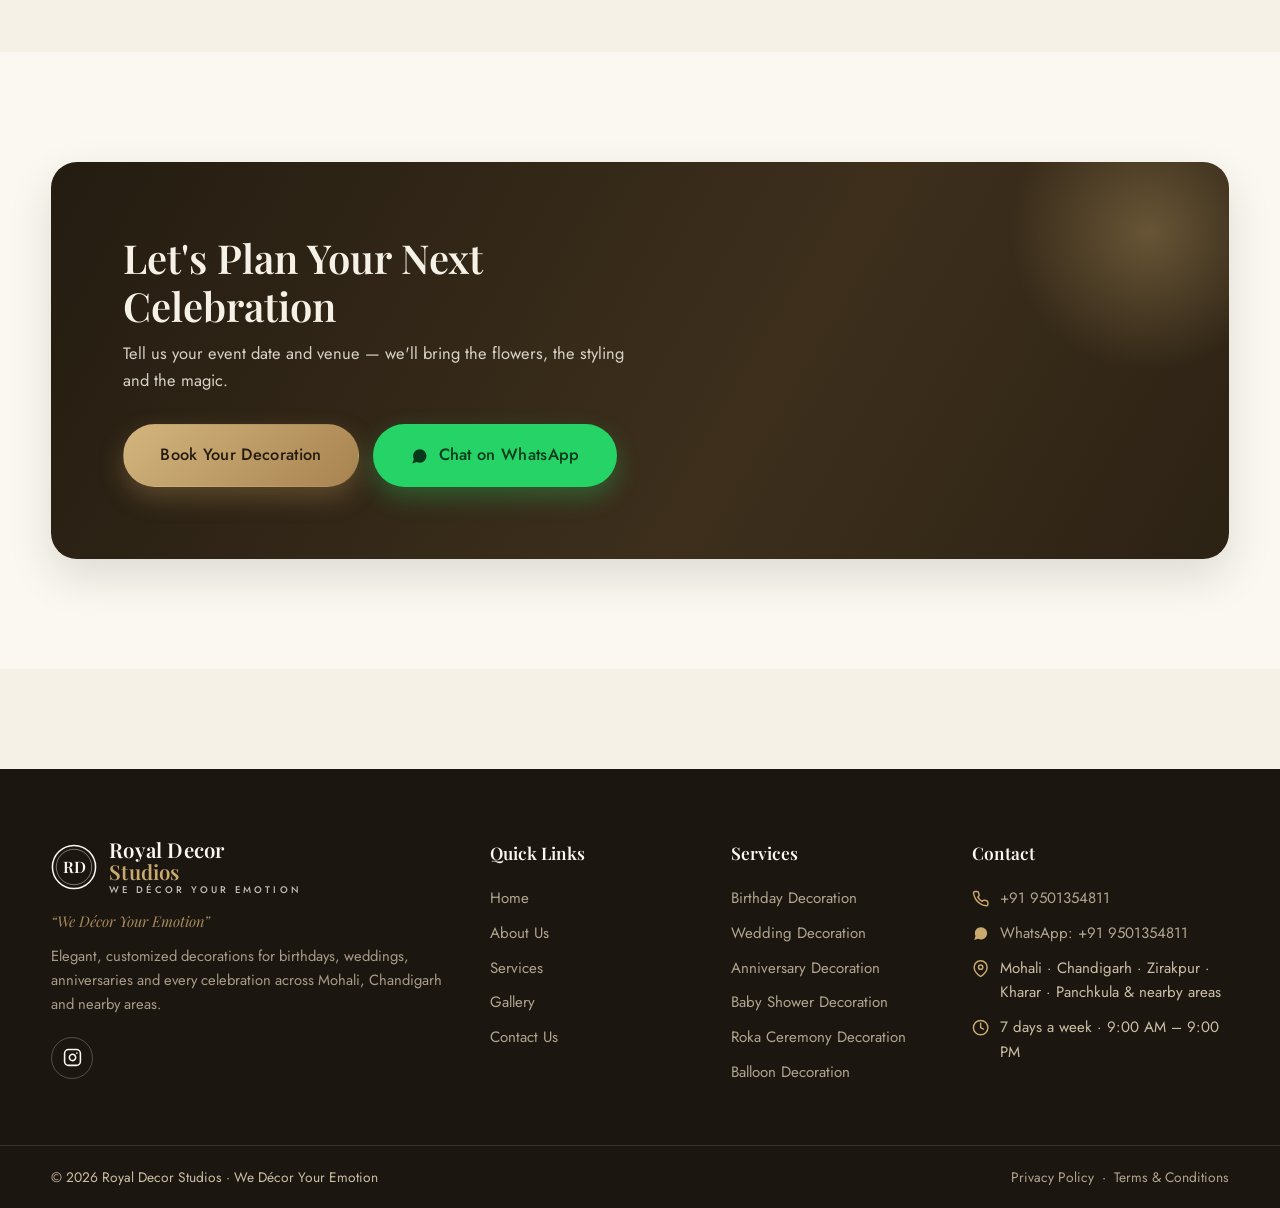
==== commit c647ac8c: "Add files via upload" ====
--- a/about.html
+++ b/about.html
@@ -3,8 +3,9 @@
 <head>
 <meta charset="UTF-8">
 <meta name="viewport" content="width=device-width, initial-scale=1.0">
-<title>About Us | Royal Decor Studio — Event Decorators in Mohali &amp; Chandigarh</title>
-<meta name="description" content="Meet Royal Decor Studio — Mohali's trusted event decoration studio serving Chandigarh, Zirakpur, Kharar & Panchkula. Creative themes, professional team, honest pricing. We Décor Your Emotion.">
+<title>About Us | Royal Decor Studios — Event Decorators in Mohali &amp; Chandigarh</title>
+<meta name="description" content="Meet Royal Decor Studios — Mohali's trusted event decoration studio serving Chandigarh, Zirakpur, Kharar & Panchkula. Creative themes, professional team, honest pricing. We Décor Your Emotion.">
+<link rel="canonical" href="https://www.royaldecorstudio.in/about.html">
 <link rel="preconnect" href="https://fonts.googleapis.com">
 <link rel="preconnect" href="https://fonts.gstatic.com" crossorigin>
 <link href="https://fonts.googleapis.com/css2?family=Jost:wght@300;400;500;600&family=Playfair+Display:ital,wght@0,500;0,600;0,700;1,500;1,600&display=swap" rel="stylesheet">
@@ -30,9 +31,9 @@
 
 <header class="site-header" id="siteHeader">
   <div class="container header-inner">
-    <a class="brand" href="index.html" aria-label="Royal Decor Studio — home">
+    <a class="brand" href="index.html" aria-label="Royal Decor Studios — home">
       <svg class="brand-mark" viewBox="0 0 48 48" aria-hidden="true"><circle cx="24" cy="24" r="22.5" fill="none" stroke="currentColor" stroke-width="1.6"/><circle cx="24" cy="24" r="18.5" fill="none" stroke="currentColor" stroke-width=".8" opacity=".55"/><text x="24" y="30" text-anchor="middle" font-family="Playfair Display, Georgia, serif" font-size="16.5" font-weight="600" fill="currentColor">RD</text></svg>
-      <span class="brand-text">Royal Decor <em>Studio</em><small>We Décor Your Emotion</small></span>
+      <span class="brand-text">Royal Decor <em>Studios</em><small>We Décor Your Emotion</small></span>
     </a>
     <nav class="main-nav" id="mainNav" aria-label="Primary">
       <a href="index.html">Home</a>
@@ -52,10 +53,10 @@
 <main id="main">
 
   <section class="page-hero">
-    <img class="hero-bg" src="images/about.jpg" alt="The Royal Decor Studio team styling a celebration venue with fresh flowers" loading="lazy" decoding="async">
+    <img class="hero-bg" src="images/about.jpg" alt="The Royal Decor Studios team styling a celebration venue with fresh flowers" loading="lazy" decoding="async">
     <div class="container">
       <p class="crumbs"><a href="index.html">Home</a> &nbsp;/&nbsp; About Us</p>
-      <h1>About Royal Decor Studio</h1>
+      <h1>About Royal Decor Studios</h1>
       <p class="lede">A Mohali-based event decoration studio with one simple promise — every celebration deserves to feel beautiful, personal and unforgettable.</p>
     </div>
   </section>
@@ -63,12 +64,12 @@
   <section class="section">
     <div class="container about-wrap">
       <figure class="reveal">
-        <img src="images/about.jpg" alt="Royal Decor Studio decorators arranging fresh flowers at an event venue" loading="lazy" decoding="async">
+        <img src="images/about.jpg" alt="Royal Decor Studios decorators arranging fresh flowers at an event venue" loading="lazy" decoding="async">
       </figure>
       <div class="about-copy reveal" style="--d:.08s">
         <p class="eyebrow">Our Story</p>
         <h2>We Décor Your Emotion</h2>
-        <p>Royal Decor Studio was founded in Mohali with a simple belief — every family's special moment deserves to be beautiful. What began with a handful of birthday setups has grown into a full event decoration studio serving Mohali, Chandigarh, Zirakpur, Kharar, Panchkula and nearby areas.</p>
+        <p>Royal Decor Studios was founded in Mohali with a simple belief — every family's special moment deserves to be beautiful. What began with a handful of birthday setups has grown into a full event decoration studio serving Mohali, Chandigarh, Zirakpur, Kharar, Panchkula and nearby areas.</p>
         <p>We combine fresh flowers, premium fabrics, thoughtful lighting and creative styling to design decorations that feel personal — never generic. From an intimate anniversary dinner to a grand wedding, our team handles everything: the concept, the setup and the on-the-day coordination, so you can simply enjoy your celebration.</p>
         <p>Our tagline says it all: <strong>we don't just decorate venues — we décor your emotion.</strong></p>
         <div class="values-grid">
@@ -109,7 +110,7 @@
         </div>
         <div class="cta-actions">
           <a class="btn btn-gold btn-lg" href="contact.html#booking">Book Your Decoration</a>
-          <a class="btn btn-wa btn-lg" href="https://wa.me/919501354811?text=Hello%20Royal%20Decor%20Studio%2C%20I%20am%20interested%20in%20your%20decoration%20services.%20Please%20share%20your%20packages%20and%20quotation.%20Event%20type%3A%20____.%20Event%20date%3A%20____.%20Location%3A%20____." target="_blank" rel="noopener"><svg class="ic" aria-hidden="true"><use href="#i-wa"/></svg>Chat on WhatsApp</a>
+          <a class="btn btn-wa btn-lg" href="https://wa.me/919501354811?text=Hello%20Royal%20Decor%20Studios%2C%20I%20am%20interested%20in%20your%20decoration%20services.%20Please%20share%20your%20packages%20and%20quotation.%20Event%20type%3A%20____.%20Event%20date%3A%20____.%20Location%3A%20____." target="_blank" rel="noopener"><svg class="ic" aria-hidden="true"><use href="#i-wa"/></svg>Chat on WhatsApp</a>
         </div>
       </div>
     </div>
@@ -120,14 +121,14 @@
 <footer class="site-footer">
   <div class="container footer-grid">
     <div class="footer-brand">
-      <a class="brand" href="index.html" aria-label="Royal Decor Studio — home">
+      <a class="brand" href="index.html" aria-label="Royal Decor Studios — home">
         <svg class="brand-mark" viewBox="0 0 48 48" aria-hidden="true"><circle cx="24" cy="24" r="22.5" fill="none" stroke="currentColor" stroke-width="1.6"/><circle cx="24" cy="24" r="18.5" fill="none" stroke="currentColor" stroke-width=".8" opacity=".55"/><text x="24" y="30" text-anchor="middle" font-family="Playfair Display, Georgia, serif" font-size="16.5" font-weight="600" fill="currentColor">RD</text></svg>
-        <span class="brand-text">Royal Decor <em>Studio</em><small>We Décor Your Emotion</small></span>
+        <span class="brand-text">Royal Decor <em>Studios</em><small>We Décor Your Emotion</small></span>
       </a>
       <p class="footer-tag">“We Décor Your Emotion”</p>
       <p>Elegant, customized decorations for birthdays, weddings, anniversaries and every celebration across Mohali, Chandigarh and nearby areas.</p>
       <div class="socials">
-        <a href="https://instagram.com/royaldecorstudio" target="_blank" rel="noopener" aria-label="Royal Decor Studio on Instagram"><svg class="ic" aria-hidden="true"><use href="#i-ig"/></svg></a>
+        <a href="https://www.instagram.com/royal_decorstudio/" target="_blank" rel="noopener" aria-label="Royal Decor Studios on Instagram"><svg class="ic" aria-hidden="true"><use href="#i-ig"/></svg></a>
       </div>
     </div>
     <nav aria-label="Footer — quick links">
@@ -163,13 +164,13 @@
   </div>
   <div class="footer-bottom">
     <div class="container footer-bottom-inner">
-      <p>© <span class="year">2026</span> Royal Decor Studio · We Décor Your Emotion</p>
+      <p>© <span class="year">2026</span> Royal Decor Studios · We Décor Your Emotion</p>
       <p><a href="privacy.html">Privacy Policy</a> &nbsp;·&nbsp; <a href="terms.html">Terms &amp; Conditions</a></p>
     </div>
   </div>
 </footer>
 
-<a class="wa-float" href="https://wa.me/919501354811?text=Hello%20Royal%20Decor%20Studio%2C%20I%20am%20interested%20in%20your%20decoration%20services.%20Please%20share%20your%20packages%20and%20quotation.%20Event%20type%3A%20____.%20Event%20date%3A%20____.%20Location%3A%20____." target="_blank" rel="noopener" aria-label="Chat with Royal Decor Studio on WhatsApp"><svg class="ic" aria-hidden="true"><use href="#i-wa"/></svg></a>
+<a class="wa-float" href="https://wa.me/919501354811?text=Hello%20Royal%20Decor%20Studios%2C%20I%20am%20interested%20in%20your%20decoration%20services.%20Please%20share%20your%20packages%20and%20quotation.%20Event%20type%3A%20____.%20Event%20date%3A%20____.%20Location%3A%20____." target="_blank" rel="noopener" aria-label="Chat with Royal Decor Studios on WhatsApp"><svg class="ic" aria-hidden="true"><use href="#i-wa"/></svg></a>
 
 <script src="js/main.js" defer></script>
 </body>
--- a/css/style.css
+++ b/css/style.css
@@ -1,5 +1,5 @@
 /* ============================================================
-   Royal Decor Studio — We Décor Your Emotion
+   Royal Decor Studios — We Décor Your Emotion
    Premium event decoration studio · Mohali · Chandigarh
    Palette: cream, white, beige, muted gold, subtle black
    ============================================================ */
@@ -377,3 +377,22 @@
   *,*::before,*::after{animation-duration:.01ms !important;animation-iteration-count:1 !important;transition-duration:.01ms !important}
   .reveal{opacity:1;transform:none}
 }
+
+/* ---------- Contact grid (4 cards) ---------- */
+.contact-grid{grid-template-columns:repeat(auto-fit,minmax(230px,1fr))}
+
+/* ---------- Featured service band (balloon) ---------- */
+.feature-band{display:grid;grid-template-columns:1fr 1.05fr;gap:clamp(26px,4vw,56px);align-items:center;background:var(--white);border:1px solid var(--line);border-radius:26px;padding:clamp(24px,4vw,48px);box-shadow:var(--shadow-md)}
+.feature-media{margin:0}
+.feature-media img{width:100%;aspect-ratio:4/3;object-fit:cover;border-radius:18px;box-shadow:var(--shadow-sm)}
+.feature-body h2{font-family:var(--font-display);font-size:clamp(1.6rem,3vw,2.2rem);font-weight:600;line-height:1.2;margin:10px 0 12px}
+.feature-body>p{color:var(--muted)}
+.feature-actions{display:flex;flex-wrap:wrap;gap:12px;margin-top:24px}
+
+/* ---------- Featured chip on service card ---------- */
+.service-card figure{position:relative}
+.card-flag{position:absolute;top:14px;left:14px;z-index:1;background:linear-gradient(135deg,#d3b57e,#a8834f);color:#241c10;font-size:.7rem;font-weight:600;letter-spacing:.16em;text-transform:uppercase;padding:6px 14px;border-radius:999px;box-shadow:0 6px 16px rgba(36,28,16,.28)}
+
+@media (max-width:900px){
+  .feature-band{grid-template-columns:1fr}
+}
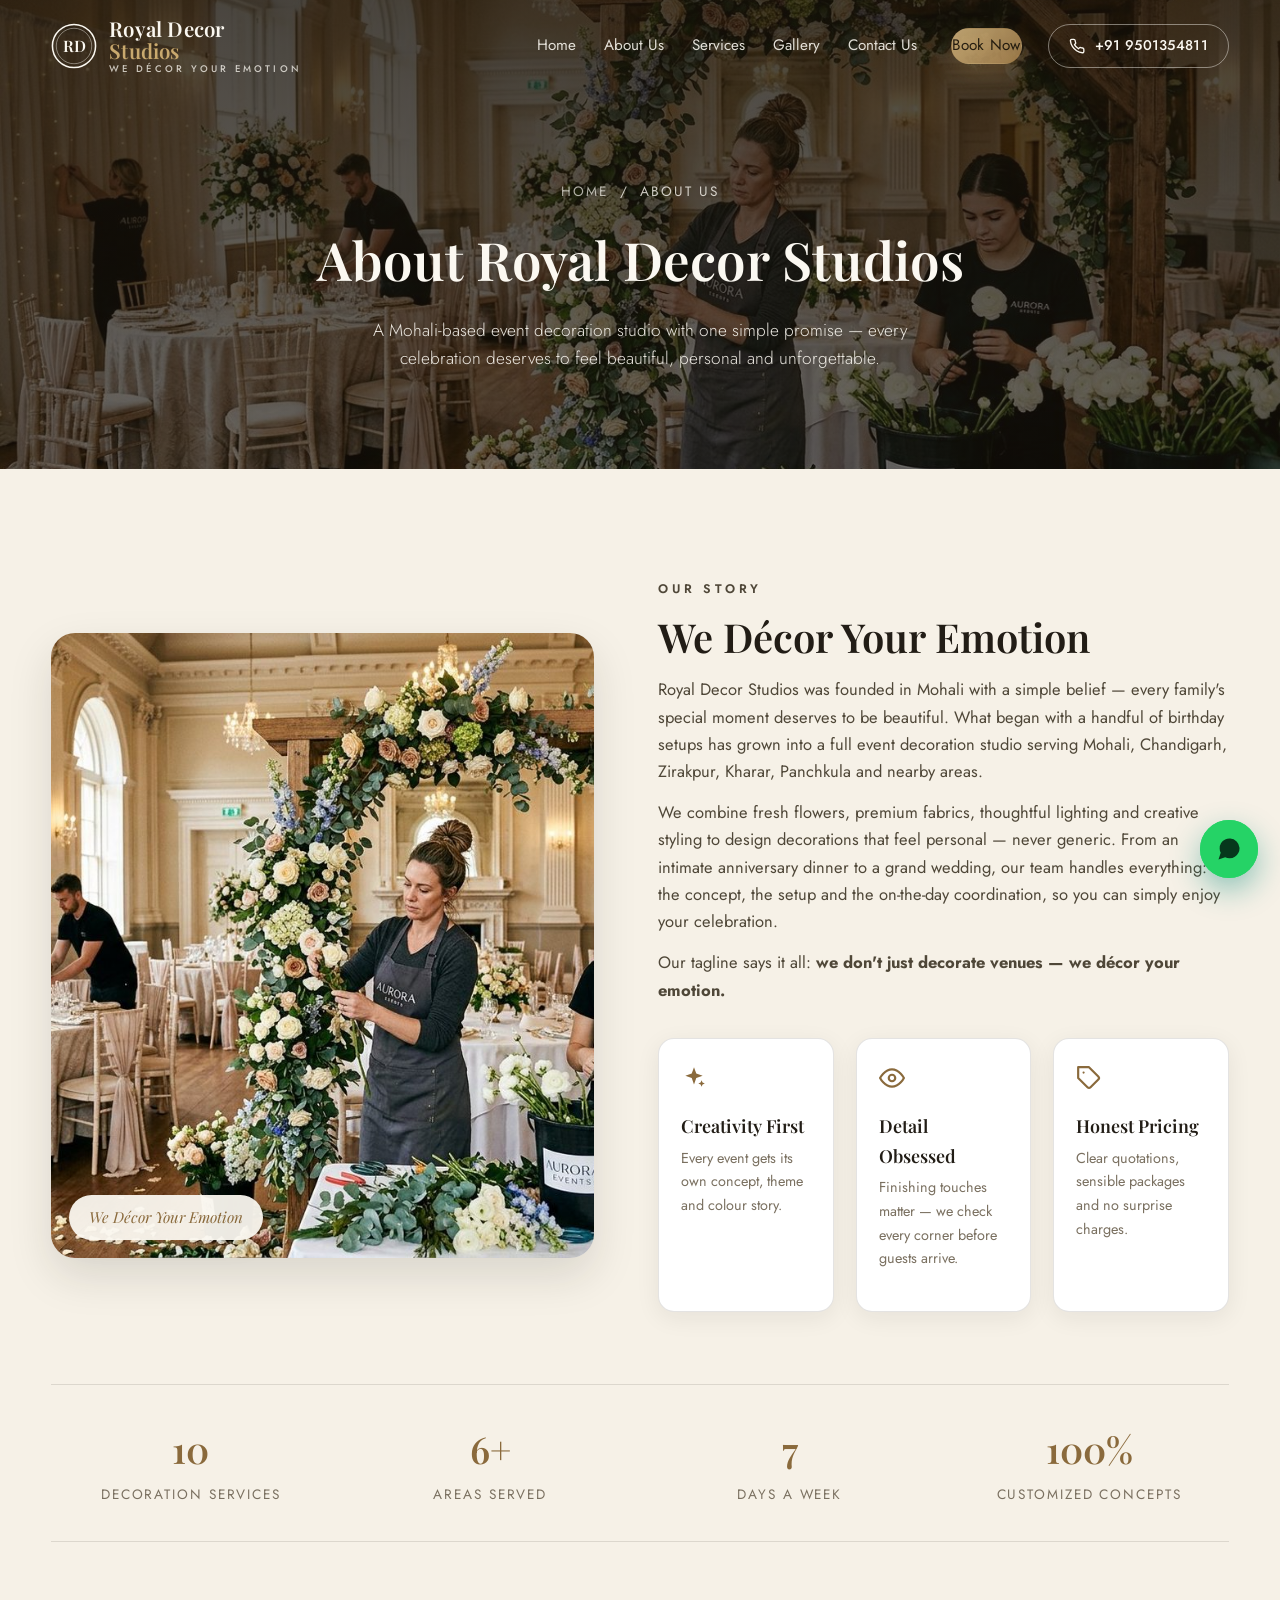
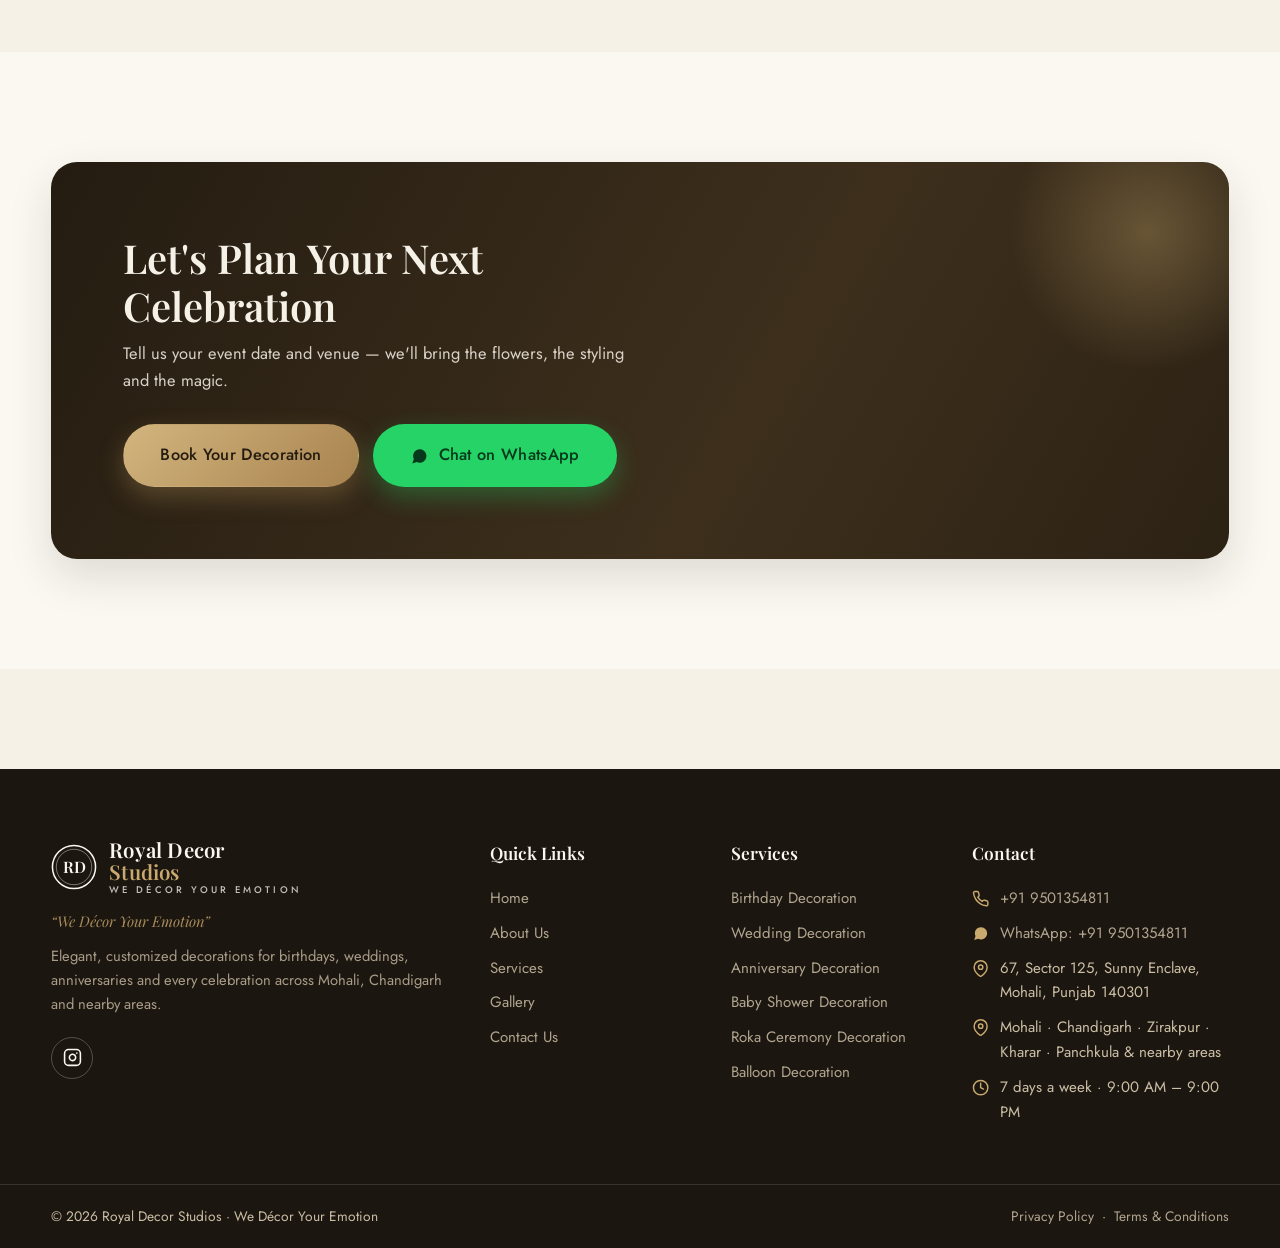
==== commit 0662d2e4: "Add files via upload" ====
--- a/about.html
+++ b/about.html
@@ -128,7 +128,7 @@
       <p class="footer-tag">“We Décor Your Emotion”</p>
       <p>Elegant, customized decorations for birthdays, weddings, anniversaries and every celebration across Mohali, Chandigarh and nearby areas.</p>
       <div class="socials">
-        <a href="https://www.instagram.com/royal_decorstudio/" target="_blank" rel="noopener" aria-label="Royal Decor Studios on Instagram"><svg class="ic" aria-hidden="true"><use href="#i-ig"/></svg></a>
+        <a href="https://www.instagram.com/royal_decorstudios/" target="_blank" rel="noopener" aria-label="Royal Decor Studios on Instagram"><svg class="ic" aria-hidden="true"><use href="#i-ig"/></svg></a>
       </div>
     </div>
     <nav aria-label="Footer — quick links">
@@ -157,6 +157,7 @@
       <ul class="footer-contact">
         <li><svg class="ic" aria-hidden="true"><use href="#i-phone"/></svg><a href="tel:+919501354811">+91 9501354811</a></li>
         <li><svg class="ic" aria-hidden="true"><use href="#i-wa"/></svg><a href="https://wa.me/919501354811" target="_blank" rel="noopener">WhatsApp: +91 9501354811</a></li>
+        <li><svg class="ic" aria-hidden="true"><use href="#i-pin"/></svg><span>67, Sector 125, Sunny Enclave, Mohali, Punjab 140301</span></li>
         <li><svg class="ic" aria-hidden="true"><use href="#i-pin"/></svg><span>Mohali · Chandigarh · Zirakpur · Kharar · Panchkula &amp; nearby areas</span></li>
         <li><svg class="ic" aria-hidden="true"><use href="#i-clock"/></svg><span>7 days a week · 9:00 AM – 9:00 PM</span></li>
       </ul>
--- a/css/style.css
+++ b/css/style.css
@@ -396,3 +396,32 @@
 @media (max-width:900px){
   .feature-band{grid-template-columns:1fr}
 }
+
+/* ---------- Google Maps embed (contact page) ---------- */
+.map-embed{margin-top:34px;border-radius:20px;overflow:hidden;border:1px solid var(--line);box-shadow:var(--shadow-md);background:var(--white)}
+.map-address{display:flex;align-items:center;gap:14px;padding:16px 22px;border-bottom:1px solid var(--line);flex-wrap:wrap}
+.map-address .ic{width:20px;height:20px;color:var(--gold-dark);flex:none}
+.map-address strong{display:block;font-family:var(--font-display);font-size:1.02rem;font-weight:600}
+.map-address span{font-size:.9rem;color:var(--muted)}
+.map-address .btn{margin-left:auto}
+.map-embed iframe{display:block;width:100%;height:420px;border:0}
+@media (max-width:640px){.map-embed iframe{height:300px}.map-address .btn{margin-left:0}}
+
+/* ---------- Recent work showcase (real projects) ---------- */
+.showcase-grid{display:grid;grid-template-columns:1.15fr 1fr;grid-template-rows:repeat(2,290px);gap:18px}
+.showcase-item{position:relative;margin:0;border-radius:20px;overflow:hidden;box-shadow:var(--shadow-md)}
+.showcase-item.large{grid-row:span 2}
+.showcase-item img{width:100%;height:100%;object-fit:cover;transition:transform .7s ease}
+.showcase-item:hover img{transform:scale(1.06)}
+.showcase-item figcaption{position:absolute;left:0;right:0;bottom:0;padding:48px 20px 16px;background:linear-gradient(180deg,transparent,rgba(23,17,9,.85));color:var(--cream-2);display:flex;flex-direction:column;gap:2px}
+.showcase-item figcaption strong{font-family:var(--font-display);font-size:1.15rem;font-weight:600}
+.showcase-item figcaption span{font-size:.85rem;opacity:.92}
+
+/* ---------- Real project badge ---------- */
+.real-badge{position:absolute;top:14px;left:14px;z-index:1;background:linear-gradient(135deg,#d3b57e,#a8834f);color:#241c10;font-size:.68rem;font-weight:600;letter-spacing:.12em;text-transform:uppercase;padding:6px 12px;border-radius:999px;box-shadow:0 6px 16px rgba(36,28,16,.28)}
+
+@media (max-width:900px){
+  .showcase-grid{grid-template-columns:1fr;grid-template-rows:none}
+  .showcase-item{height:300px}
+  .showcase-item.large{grid-row:auto;height:380px}
+}
